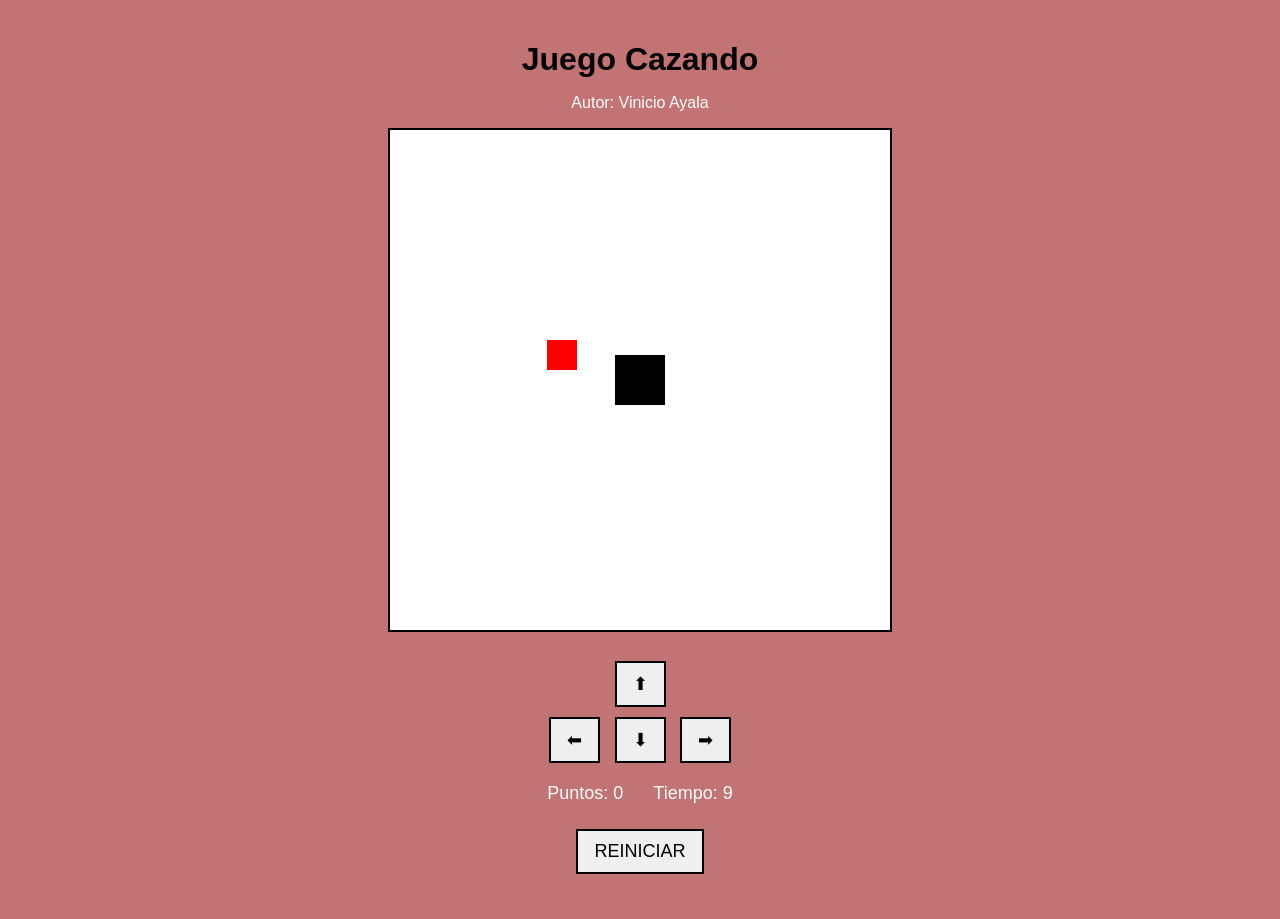
==== cazando.html @ 0b35abba "actualizacion 1" ====
<!DOCTYPE html>
<html>
<head>
  <title>Juego Cazando</title>
  <link rel="stylesheet" href="cazando.css">
  <script src="utils.js"></script>
  

</head>

<body onload="iniciarJuego()">

  <h1>Juego Cazando</h1>
  <p>Autor: Vinicio Ayala</p>


  <canvas id="areaJuego" width="500" height="500"></canvas>
  <div class="controles">
    <button id="btnArriba">⬆</button>
    <br>
    <button id="btnIzquierda">⬅</button>
    <button id="btnAbajo">⬇</button>
    <button id="btnDerecha">➡</button>
  </div>


  <div class="panel">
    <span>Puntos: <span id="puntos">0</span></span>
    <span>Tiempo: <span id="tiempo">10</span></span>
  </div>

  <div class="controles">
    <button id="btnReiniciar">REINICIAR</button>
  </div>

  <p id="mensaje"></p>
  <script src="cazando.js"></script>

</body>
</html>
---- cazando.css ----
body {
  text-align: center;
  font-family: Arial, sans-serif;
  background: #c27373;
  margin: 0;
  padding: 20px;
  color: #fff;
}

h1 {
  margin-bottom: 5px;
  color: rgb(0, 0, 0);
}

.panel {
  margin: 15px 0;
  font-size: 18px;
  display: flex;
  justify-content: center;
  gap: 30px;
}

canvas {
  background: white;
  border: 2px solid black;
}

.controles {
  margin-top: 20px;
}

button {
  margin: 5px;
  padding: 10px 16px;
  font-size: 18px;
  cursor: pointer;
  border: 2px solid #000000;
}

#mensaje {
  font-size: 20px;
  font-weight: bold;
  color: darkred;
  margin-top: 15px;
}
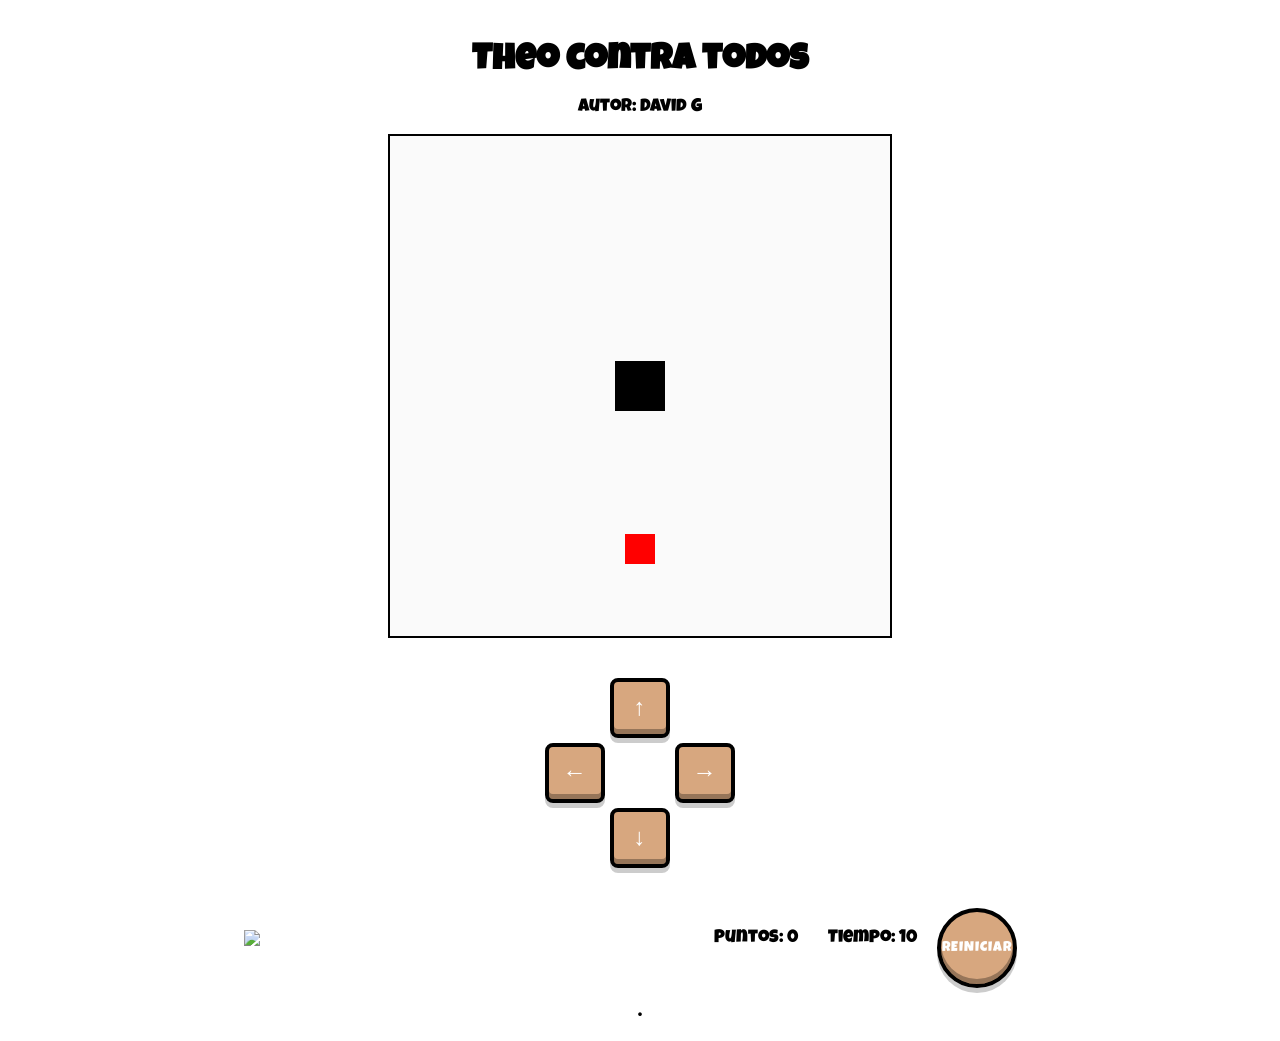
==== commit 922a2dba: "cambio interfaz: botones, fondo y velocidad" ====
--- a/cazando.html
+++ b/cazando.html
@@ -1,8 +1,11 @@
 <!DOCTYPE html>
 <html>
 <head>
-  <title>Juego Cazando</title>
+  <title>Theo contra todos</title>
   <link rel="stylesheet" href="cazando.css">
+  <link href="https://fonts.googleapis.com/css2?family=Luckiest+Guy&display=swap" rel="stylesheet">
+
+<link rel="stylesheet" href="cazando.css">
   <script src="utils.js"></script>
   
 
@@ -10,19 +13,19 @@
 
 <body onload="iniciarJuego()">
 
-  <h1>Juego Cazando</h1>
-  <p>Autor: Vinicio Ayala</p>
+  <h1>Theo contra todos</h1>
+  <p>Autor: David G </p>
 
 
   <canvas id="areaJuego" width="500" height="500"></canvas>
-  <div class="controles">
-    <button id="btnArriba">⬆</button>
-    <br>
-    <button id="btnIzquierda">⬅</button>
-    <button id="btnAbajo">⬇</button>
-    <button id="btnDerecha">➡</button>
-  </div>
-
+  <div class="control-pad">
+  <button class="btn-direccion arriba" onclick="mover('arriba')">↑</button>
+  <button class="btn-direccion izquierda" onclick="mover('izquierda')">←</button>
+  <button class="btn-direccion derecha" onclick="mover('derecha')">→</button>
+  <button class="btn-direccion abajo" onclick="mover('abajo')">↓</button>
+</div>
+  <div class="contenedor-juego">
+  <img src="teo contra todos.png" class="imagen-lateral">
 
   <div class="panel">
     <span>Puntos: <span id="puntos">0</span></span>
@@ -36,5 +39,9 @@
   <p id="mensaje"></p>
   <script src="cazando.js"></script>
 
+  
+  
+</div>
+
 </body>
-</html>+</html>.
--- a/cazando.css
+++ b/cazando.css
@@ -1,11 +1,21 @@
 body {
   text-align: center;
   font-family: Arial, sans-serif;
-  background: #c27373;
+  background-image: url("theo.jpeg")  ;
+  background-size: cover;       
+  background-position: center;  
+  background-repeat: no-repeat;
   margin: 0;
   padding: 20px;
-  color: #fff;
+  color: #000000;
+
+  text-align: center;
+  
+  font-family: 'Luckiest Guy', cursive;
+  font-size: large; 
 }
+
+
 
 h1 {
   margin-bottom: 5px;
@@ -21,7 +31,7 @@
 }
 
 canvas {
-  background: white;
+  background: rgba(236, 236, 236, 0.26);
   border: 2px solid black;
 }
 
@@ -30,16 +40,114 @@
 }
 
 button {
-  margin: 5px;
-  padding: 10px 16px;
-  font-size: 18px;
+ 
+  width: 80px;          
+  height: 80px;          
+  border-radius: 50%;   
+  
+ 
+  font-family: 'Luckiest Guy', cursive;
+  font-size: 0.9rem;     
+  color: #fff;
+  text-transform: uppercase;
+  letter-spacing: 1px;
+  display: flex;         
+  align-items: center;
+  justify-content: center;
+  text-align: center;
+  
+
+  background-color: #b65d148a; 
+  border: 4px solid #000000;   
+  
+
+  box-shadow: 
+    inset 0 -5px 0 rgba(0,0,0,0.3),
+    0 5px 0 rgba(0,0,0,0.2);      
+  
+
   cursor: pointer;
-  border: 2px solid #000000;
+  transition: all 0.1s ease;
+  margin: 15px auto;    
 }
 
-#mensaje {
-  font-size: 20px;
-  font-weight: bold;
-  color: darkred;
-  margin-top: 15px;
+.control-pad {
+  display: grid;
+
+  grid-template-columns: repeat(3, 60px);
+
+  grid-template-rows: repeat(3, 60px);
+  gap: 5px;
+  justify-content: center;
+  margin: 20px auto;
+}
+
+.arriba {
+  grid-column: 2; 
+  grid-row: 1;   
+}
+
+.izquierda {
+  grid-column: 1; 
+  grid-row: 2;    
+}
+
+.derecha {
+  grid-column: 3; 
+  grid-row: 2;   
+}
+
+.abajo {
+  grid-column: 2; 
+  grid-row: 3;   
+}
+
+
+.btn-direccion {
+  width: 60px !important;
+  height: 60px !important;
+  border-radius: 8px !important; 
+  padding: 0;
+  font-size: 1.5rem;
+}
+
+button:hover {
+  background-color: #e74c3c; 
+  box-shadow: 
+    inset 0 -5px 0 rgba(0,0,0,0.3),
+    0 8px 0 rgba(0,0,0,0.3);     
+  transform: translateY(-2px); 
+}
+
+button:active {
+  transform: translateY(3px); 
+  
+  
+  box-shadow: 
+    inset 0 2px 5px rgba(0,0,0,0.5), 
+    0 1px 0 rgba(0,0,0,0.1);        
+}
+
+button:hover {
+  background-color: #f39c12; 
+  transform: translateY(-2px); 
+  border-bottom-width: 7px; 
+}
+
+button:active {
+  transform: translateY(3px); 
+  border-bottom: 2px solid #a04000; 
+  /* Nota: No necesitas repetir width ni padding aquí, ya los hereda del 'button' */
+}
+
+.contenedor-juego {
+  display: flex;        
+  align-items: center;   
+  justify-content: center; 
+  gap: 20px;           
+}
+
+.imagen-lateral {
+  width: 450px;       
+  height: auto;
 }
--- a/cazando.css
+++ b/cazando.css
@@ -1,11 +1,21 @@
 body {
   text-align: center;
   font-family: Arial, sans-serif;
-  background: #c27373;
+  background-image: url("theo.jpeg")  ;
+  background-size: cover;       
+  background-position: center;  
+  background-repeat: no-repeat;
   margin: 0;
   padding: 20px;
-  color: #fff;
+  color: #000000;
+
+  text-align: center;
+  
+  font-family: 'Luckiest Guy', cursive;
+  font-size: large; 
 }
+
+
 
 h1 {
   margin-bottom: 5px;
@@ -21,7 +31,7 @@
 }
 
 canvas {
-  background: white;
+  background: rgba(236, 236, 236, 0.26);
   border: 2px solid black;
 }
 
@@ -30,16 +40,114 @@
 }
 
 button {
-  margin: 5px;
-  padding: 10px 16px;
-  font-size: 18px;
+ 
+  width: 80px;          
+  height: 80px;          
+  border-radius: 50%;   
+  
+ 
+  font-family: 'Luckiest Guy', cursive;
+  font-size: 0.9rem;     
+  color: #fff;
+  text-transform: uppercase;
+  letter-spacing: 1px;
+  display: flex;         
+  align-items: center;
+  justify-content: center;
+  text-align: center;
+  
+
+  background-color: #b65d148a; 
+  border: 4px solid #000000;   
+  
+
+  box-shadow: 
+    inset 0 -5px 0 rgba(0,0,0,0.3),
+    0 5px 0 rgba(0,0,0,0.2);      
+  
+
   cursor: pointer;
-  border: 2px solid #000000;
+  transition: all 0.1s ease;
+  margin: 15px auto;    
 }
 
-#mensaje {
-  font-size: 20px;
-  font-weight: bold;
-  color: darkred;
-  margin-top: 15px;
+.control-pad {
+  display: grid;
+
+  grid-template-columns: repeat(3, 60px);
+
+  grid-template-rows: repeat(3, 60px);
+  gap: 5px;
+  justify-content: center;
+  margin: 20px auto;
+}
+
+.arriba {
+  grid-column: 2; 
+  grid-row: 1;   
+}
+
+.izquierda {
+  grid-column: 1; 
+  grid-row: 2;    
+}
+
+.derecha {
+  grid-column: 3; 
+  grid-row: 2;   
+}
+
+.abajo {
+  grid-column: 2; 
+  grid-row: 3;   
+}
+
+
+.btn-direccion {
+  width: 60px !important;
+  height: 60px !important;
+  border-radius: 8px !important; 
+  padding: 0;
+  font-size: 1.5rem;
+}
+
+button:hover {
+  background-color: #e74c3c; 
+  box-shadow: 
+    inset 0 -5px 0 rgba(0,0,0,0.3),
+    0 8px 0 rgba(0,0,0,0.3);     
+  transform: translateY(-2px); 
+}
+
+button:active {
+  transform: translateY(3px); 
+  
+  
+  box-shadow: 
+    inset 0 2px 5px rgba(0,0,0,0.5), 
+    0 1px 0 rgba(0,0,0,0.1);        
+}
+
+button:hover {
+  background-color: #f39c12; 
+  transform: translateY(-2px); 
+  border-bottom-width: 7px; 
+}
+
+button:active {
+  transform: translateY(3px); 
+  border-bottom: 2px solid #a04000; 
+  /* Nota: No necesitas repetir width ni padding aquí, ya los hereda del 'button' */
+}
+
+.contenedor-juego {
+  display: flex;        
+  align-items: center;   
+  justify-content: center; 
+  gap: 20px;           
+}
+
+.imagen-lateral {
+  width: 450px;       
+  height: auto;
 }
